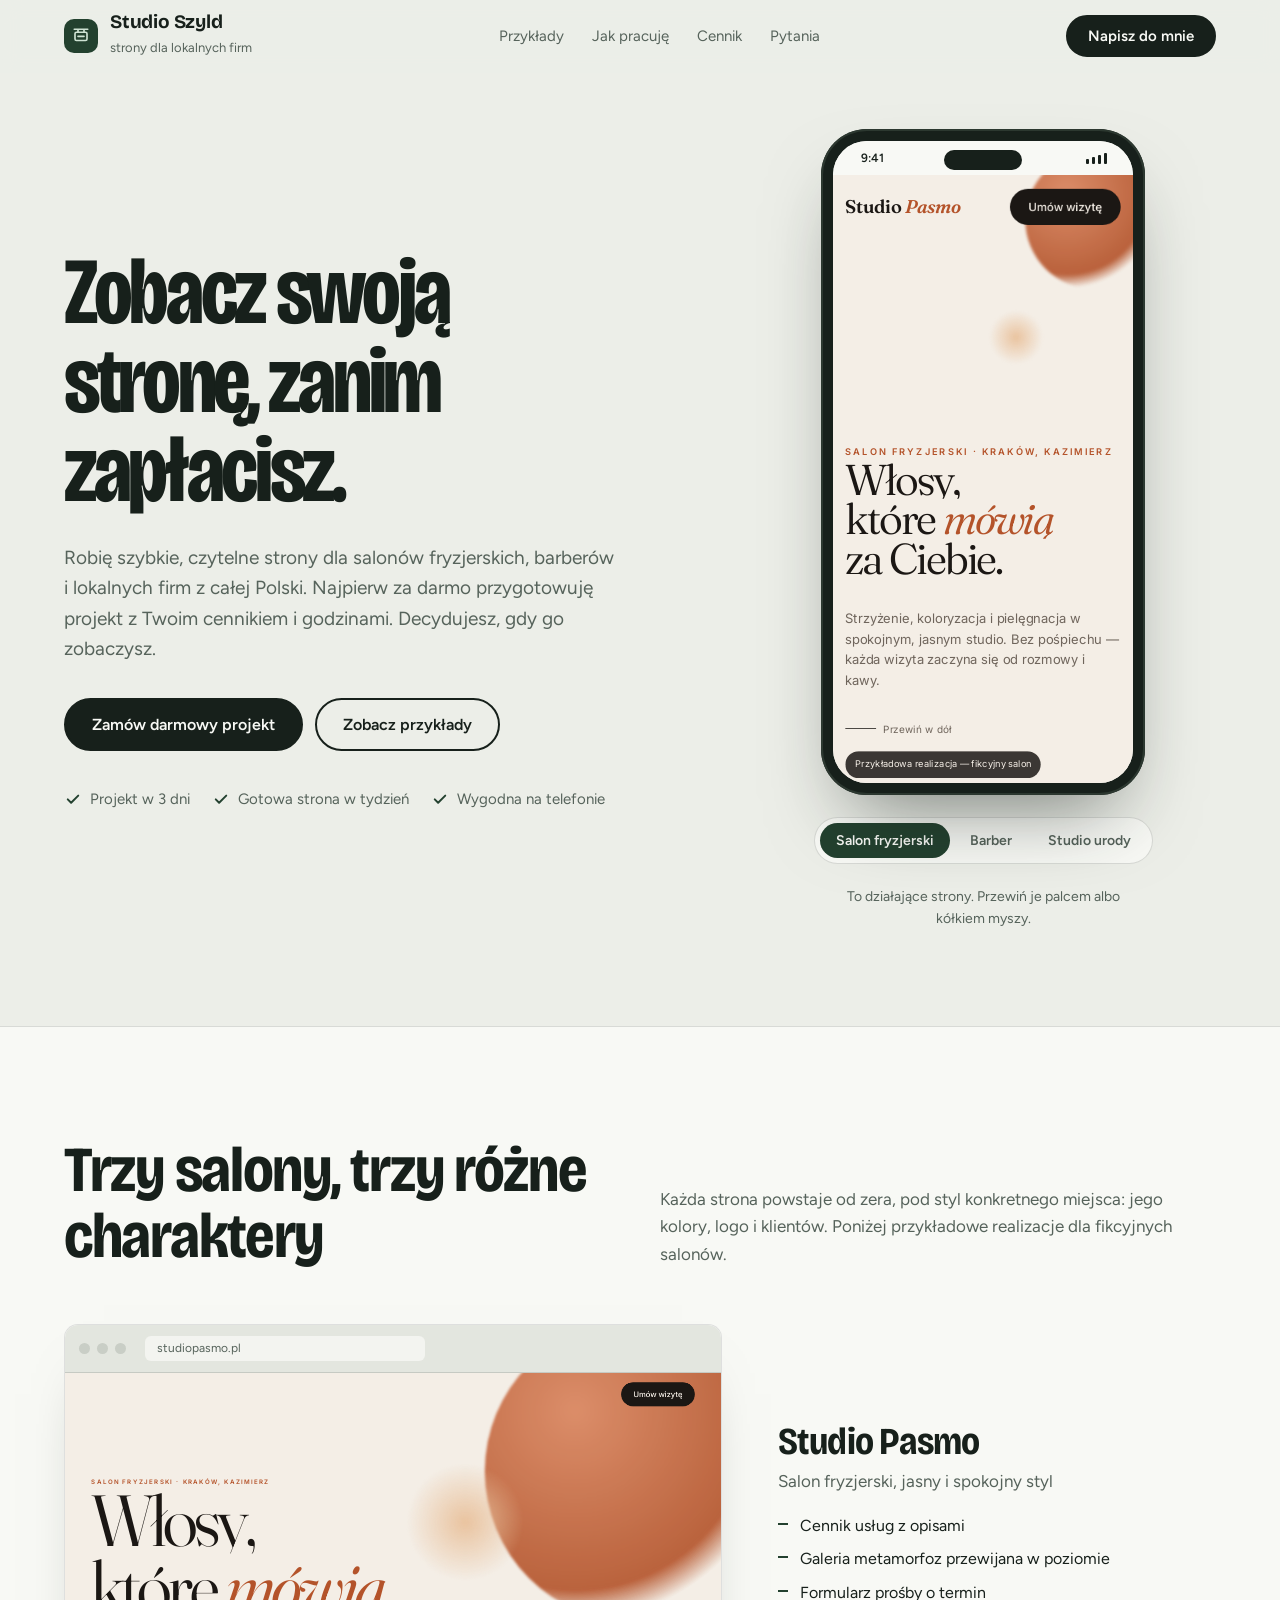
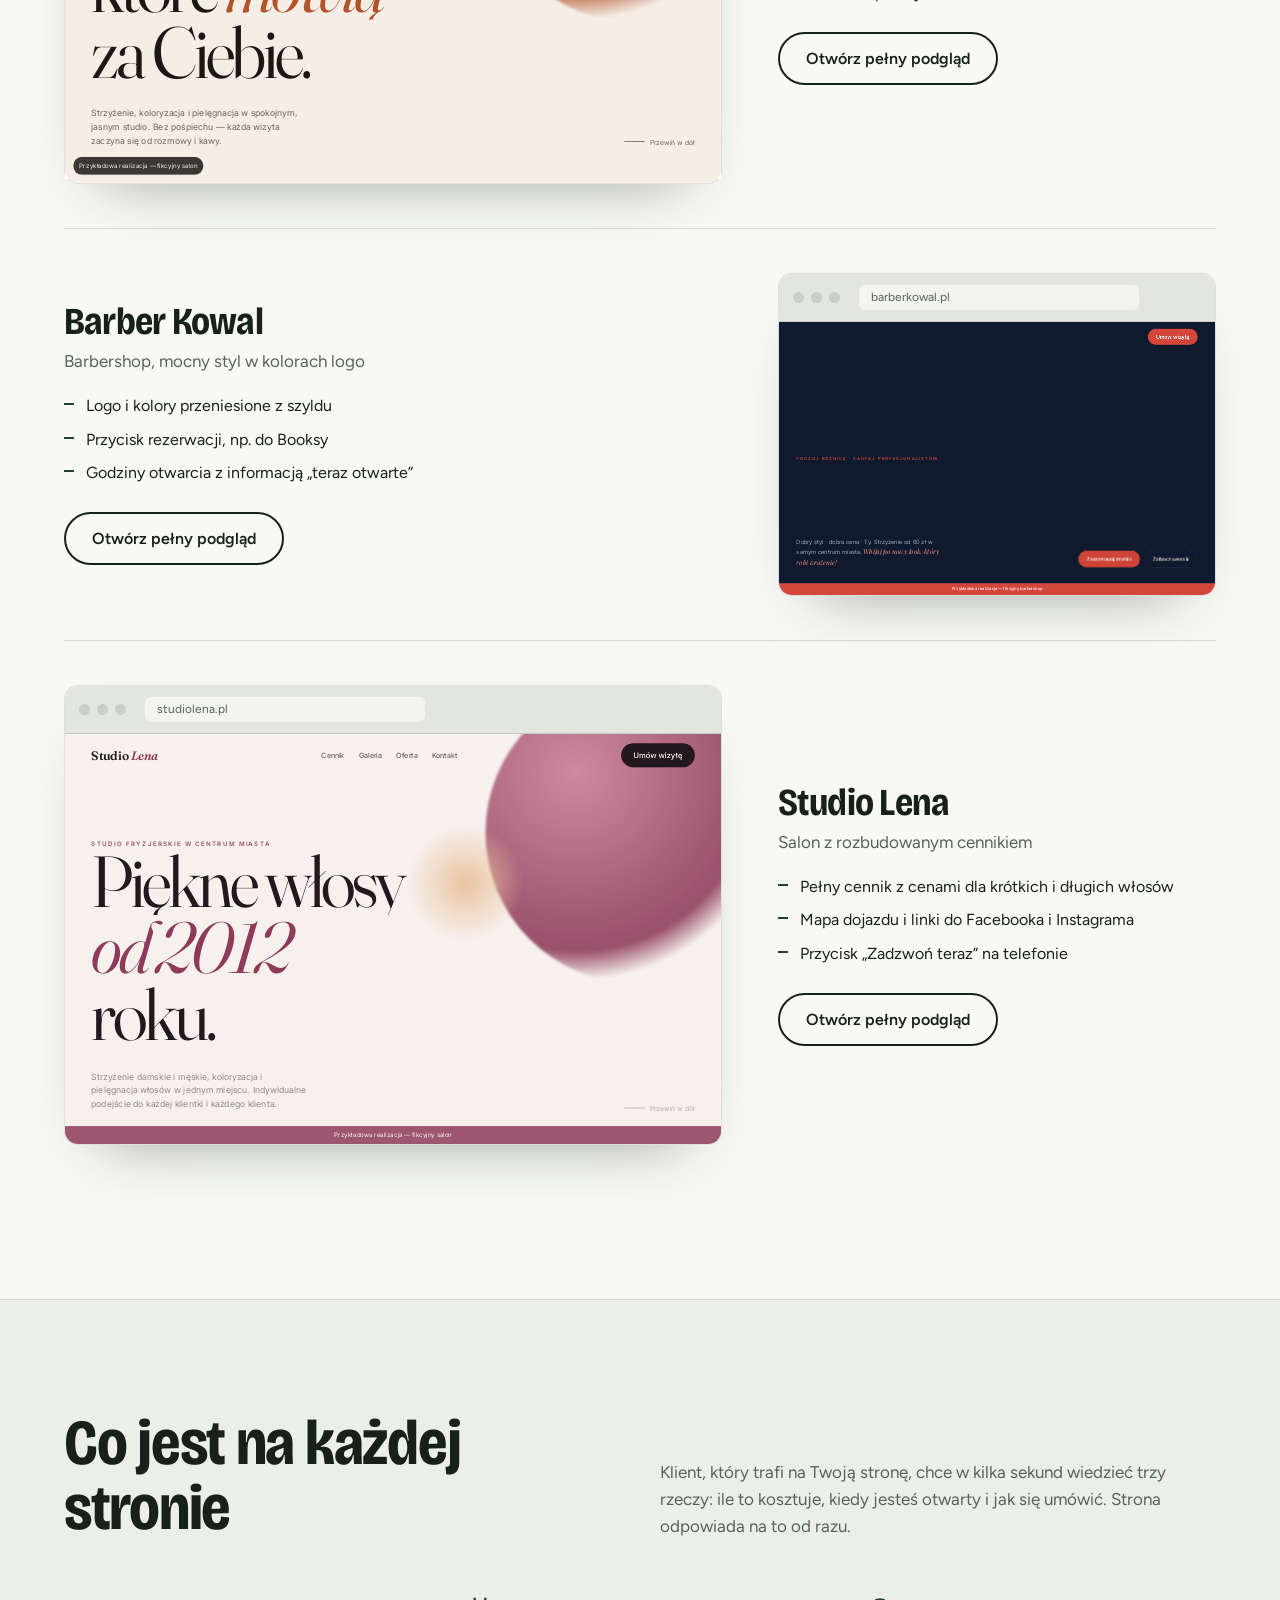
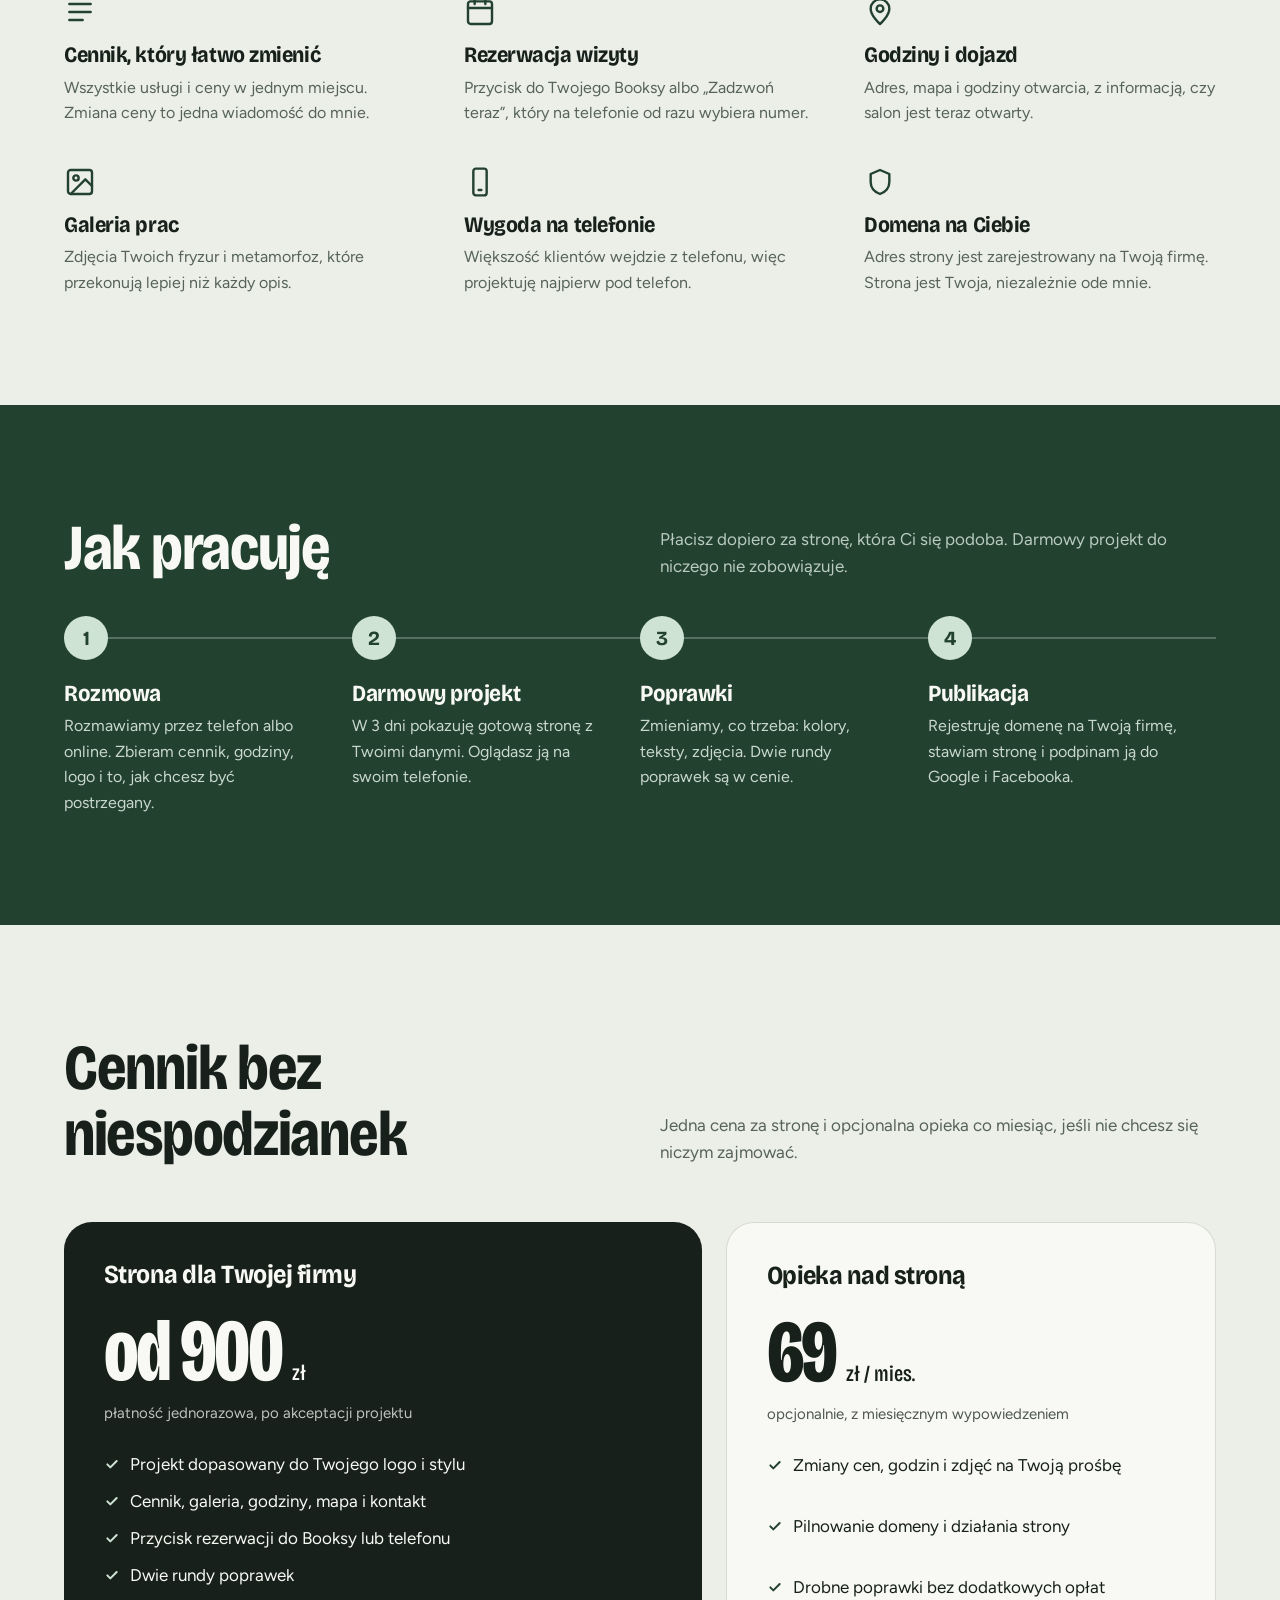
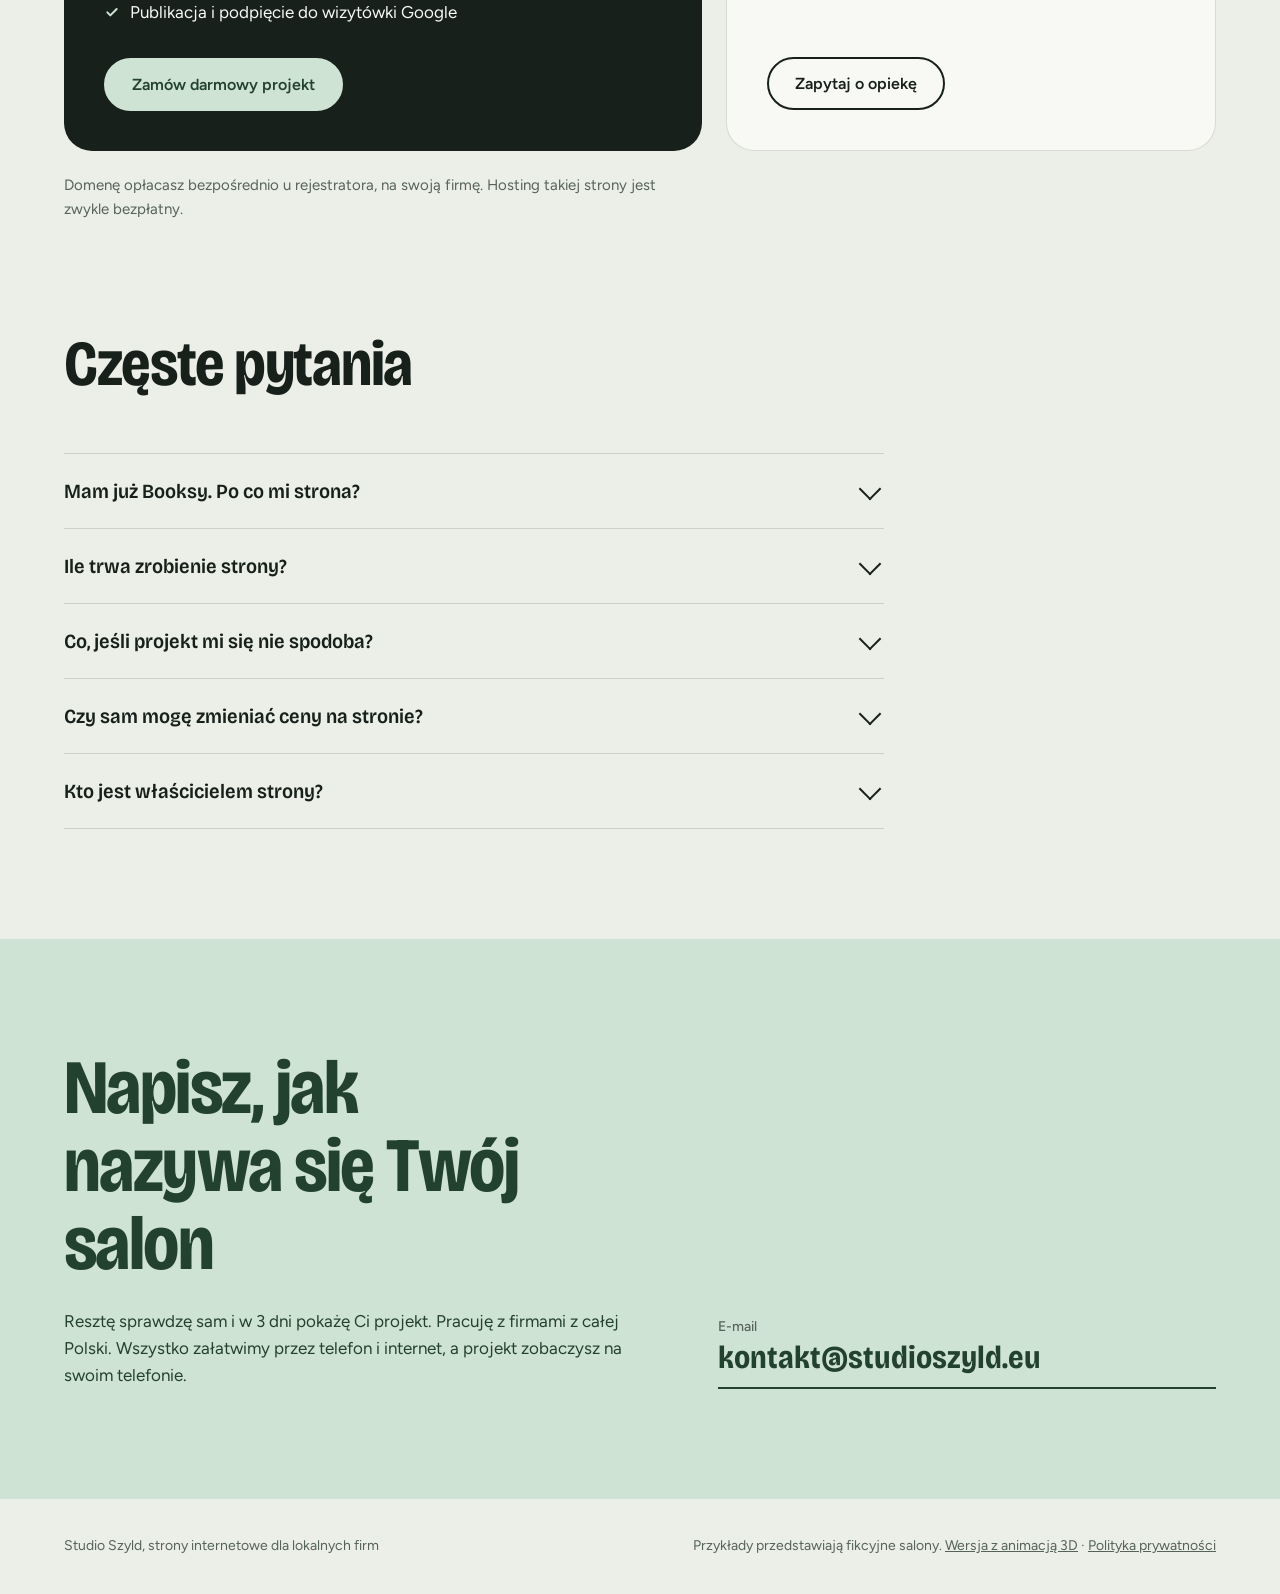
==== lekka.html @ aa6c3f44 "Add files via upload" ====
<!DOCTYPE html>
<html lang="pl">
<head>
<meta charset="utf-8">
<meta name="viewport" content="width=device-width, initial-scale=1">
<link rel="canonical" href="https://studioszyld.eu/lekka.html">
<link rel="icon" href="favicon.svg" type="image/svg+xml">
<meta property="og:title" content="Studio Szyld — strony internetowe dla salonów i lokalnych firm">
<meta property="og:description" content="Zobacz swoją stronę, zanim zapłacisz. Darmowy projekt dla salonów fryzjerskich, barberów i lokalnych firm z całej Polski.">
<title>Studio Szyld — strony internetowe dla salonów i lokalnych firm</title>
<meta name="description" content="Proste, szybkie strony dla salonów fryzjerskich, barberów i lokalnych firm z całej Polski. Darmowy projekt, zanim cokolwiek zapłacisz.">
<link rel="stylesheet" href="fonts/fonts.css">
<style>
  :root{
    --stone:#ECEEE8; --paper:#F8F9F5; --ink:#17201B; --pine:#23412F; --mint:#CFE3D4;
    --cobalt:#2F4BE0; --muted:#56635B; --line:rgba(23,32,27,.14);
    --display:"Bricolage Grotesque", "Arial Narrow", sans-serif;
    --body:"Figtree", system-ui, sans-serif;
    --wrap:min(1180px, 90vw);
  }
  *{box-sizing:border-box;margin:0;padding:0}
  html{scroll-behavior:smooth}
  body{background:var(--stone);color:var(--ink);font:400 17px/1.6 var(--body);-webkit-font-smoothing:antialiased}
  a{color:inherit}
  img,svg{display:block}
  .wrap{width:var(--wrap);margin-inline:auto}
  :focus-visible{outline:3px solid var(--cobalt);outline-offset:3px;border-radius:6px}
  h1,h2,h3{font-family:var(--display);font-weight:700;letter-spacing:-.02em;line-height:1.02}
  h2{font-size:clamp(36px,5vw,64px);font-variation-settings:"wdth" 85;max-width:16ch}
  p{max-width:62ch}
  .lede{font-size:19px;color:var(--muted)}

  /* buttons */
  .btn{display:inline-flex;align-items:center;justify-content:center;gap:10px;border-radius:999px;padding:15px 26px;font:600 16px var(--body);text-decoration:none;border:2px solid var(--ink);background:var(--ink);color:var(--paper);cursor:pointer;transition:background .2s,color .2s,transform .2s}
  .btn:hover{background:var(--cobalt);border-color:var(--cobalt)}
  .btn.line{background:transparent;color:var(--ink)}
  .btn.line:hover{background:var(--ink);color:var(--paper);border-color:var(--ink)}

  /* header */
  header{position:sticky;top:0;z-index:40;background:rgba(236,238,232,.9);backdrop-filter:blur(10px);border-bottom:1px solid transparent;transition:border-color .3s}
  header.stuck{border-color:var(--line)}
  header .wrap{display:flex;align-items:center;justify-content:space-between;gap:24px;height:72px}
  .brand{display:flex;align-items:center;gap:12px;text-decoration:none}
  .brand-mark{width:34px;height:34px;border-radius:10px;background:var(--pine);display:grid;place-items:center}
  .brand b{font-family:var(--display);font-size:19px;font-weight:700;letter-spacing:-.01em;line-height:1.1;display:block}
  .brand small{font-size:13px;color:var(--muted)}
  nav ul{display:flex;gap:28px;list-style:none;font-size:15px}
  nav a{text-decoration:none;color:var(--muted)}
  nav a:hover{color:var(--ink)}
  header .btn{padding:10px 20px;font-size:15px}
  @media (max-width:900px){nav{display:none}}

  /* hero */
  .hero{padding:56px 0 96px}
  .hero .wrap{display:grid;grid-template-columns:1.15fr .85fr;gap:56px;align-items:center}
  .hero h1{font-size:clamp(48px,7.4vw,104px);font-variation-settings:"wdth" 78;letter-spacing:-.035em;line-height:.94;max-width:11ch}
  .hero h1 span{display:block}
  .hero .lede{margin:28px 0 34px;max-width:46ch}
  .cta-row{display:flex;flex-wrap:wrap;gap:12px}
  .promises{list-style:none;display:flex;flex-wrap:wrap;gap:10px 22px;margin-top:36px;font-size:15px;color:var(--muted)}
  .promises li{display:flex;align-items:center;gap:8px}
  .promises svg{flex:none}

  .stage{display:flex;flex-direction:column;align-items:center;gap:22px}
  .phone{--w:300px;--scale:calc(300/390);width:calc(var(--w) + 24px);padding:12px;border-radius:46px;background:var(--ink);box-shadow:0 40px 80px -30px rgba(23,32,27,.55),inset 0 0 0 2px #2c3830;position:relative}
  .phone::before{content:"";position:absolute;top:21px;left:50%;width:78px;height:20px;margin-left:-39px;border-radius:20px;background:var(--ink);z-index:2}
  .status{height:34px;display:flex;align-items:center;justify-content:space-between;padding:0 26px 0 28px;font:600 12px var(--body);color:var(--ink);background:var(--paper)}
  .status i{display:flex;gap:3px;align-items:flex-end}
  .status i b{width:3px;background:var(--ink);border-radius:1px}
  .screen{width:var(--w);height:calc(834px * 300 / 390);border-radius:34px;overflow:hidden;background:var(--paper);position:relative}
  .screen iframe{width:390px;height:800px;border:0;transform:scale(var(--scale));transform-origin:0 0;display:block}
  .screen .loading{position:absolute;inset:0;display:grid;place-items:center;font-size:14px;color:var(--muted);pointer-events:none;transition:opacity .3s}
  .switch{display:flex;background:var(--paper);border:1px solid var(--line);border-radius:999px;padding:5px;gap:4px}
  .switch button{border:0;background:transparent;font:600 14px var(--body);color:var(--muted);padding:9px 16px;border-radius:999px;cursor:pointer;transition:background .2s,color .2s}
  .switch button[aria-pressed="true"]{background:var(--pine);color:var(--paper)}
  .stage-note{font-size:14px;color:var(--muted);text-align:center;max-width:32ch}
  @media (max-width:900px){.hero .wrap{grid-template-columns:1fr}.hero{padding-top:32px}}

  /* hero entrance: the one orchestrated moment */
  @media (prefers-reduced-motion:no-preference){
    .hero h1 span{animation:rise .9s cubic-bezier(.2,.8,.2,1) both}
    .hero h1 span:nth-child(2){animation-delay:.08s}
    .hero h1 span:nth-child(3){animation-delay:.16s}
    .hero .lede,.hero .cta-row,.promises{animation:fade .8s .35s both}
    .phone{animation:phone 1.1s .2s cubic-bezier(.2,.8,.2,1) both}
    @keyframes rise{from{transform:translateY(40%);opacity:0}to{transform:none;opacity:1}}
    @keyframes fade{from{opacity:0}to{opacity:1}}
    @keyframes phone{from{transform:translateY(60px) rotate(4deg);opacity:0}to{transform:none;opacity:1}}
    .screen iframe{transition:opacity .35s}
  }

  section{padding:110px 0}
  .section-head{display:grid;grid-template-columns:1fr 1fr;gap:40px;align-items:end;margin-bottom:56px}
  .section-head p{color:var(--muted)}
  @media (max-width:900px){.section-head{grid-template-columns:1fr}}

  /* work */
  .work{background:var(--paper);border-block:1px solid var(--line)}
  .case{display:grid;grid-template-columns:1.5fr 1fr;gap:56px;align-items:center;padding:44px 0;border-top:1px solid var(--line)}
  .case:first-of-type{border-top:0;padding-top:0}
  .case:nth-of-type(even) .browser{order:2}
  .browser{border-radius:14px;background:#fff;border:1px solid var(--line);overflow:hidden;box-shadow:0 30px 60px -40px rgba(23,32,27,.5)}
  .browser-bar{display:flex;align-items:center;gap:7px;padding:11px 14px;background:#E3E6DF;border-bottom:1px solid var(--line)}
  .browser-bar i{width:11px;height:11px;border-radius:50%;background:#c9cec6}
  .browser-bar span{margin-left:12px;font-size:12px;color:var(--muted);background:#F3F4F0;border-radius:6px;padding:3px 12px;flex:1;max-width:280px}
  .viewport{position:relative;aspect-ratio:16/10;overflow:hidden;background:var(--paper)}
  .viewport iframe{position:absolute;top:0;left:0;width:1280px;height:800px;border:0;transform-origin:0 0;pointer-events:none}
  .case h3{font-size:clamp(28px,3vw,38px);font-variation-settings:"wdth" 85;margin-bottom:6px}
  .case .kind{color:var(--muted);margin-bottom:18px}
  .case ul{list-style:none;display:grid;gap:8px;margin-bottom:26px;font-size:16px}
  .case li{padding-left:22px;position:relative}
  .case li::before{content:"";position:absolute;left:0;top:.62em;width:10px;height:2px;background:var(--pine)}
  @media (max-width:900px){.case{grid-template-columns:1fr;gap:28px}.case:nth-of-type(even) .browser{order:0}}

  /* included */
  .included{display:grid;grid-template-columns:repeat(3,1fr);gap:40px 48px}
  .included h3{font-size:22px;font-variation-settings:"wdth" 90;margin-bottom:8px}
  .included p{color:var(--muted);font-size:16px}
  .included svg{margin-bottom:16px}
  @media (max-width:900px){.included{grid-template-columns:1fr 1fr}}
  @media (max-width:560px){.included{grid-template-columns:1fr}}

  /* steps — a real sequence */
  .process{background:var(--pine);color:var(--paper)}
  .process .section-head p{color:#B9CBBE}
  .steps{list-style:none;display:grid;grid-template-columns:repeat(4,1fr);gap:0;counter-reset:s;border-top:2px solid rgba(248,249,245,.25)}
  .steps li{counter-increment:s;padding:28px 28px 0 0;position:relative}
  .steps li::before{content:counter(s);display:grid;place-items:center;width:44px;height:44px;border-radius:50%;background:var(--mint);color:var(--pine);font:700 20px var(--display);margin:-51px 0 22px}
  .steps h3{font-size:23px;font-variation-settings:"wdth" 90;margin-bottom:8px}
  .steps p{color:#C9D8CD;font-size:16px}
  @media (max-width:900px){.steps{grid-template-columns:1fr 1fr;gap:40px 24px}}
  @media (max-width:560px){.steps{grid-template-columns:1fr}}

  /* pricing */
  .plans{display:grid;grid-template-columns:1.3fr 1fr;gap:24px;align-items:stretch}
  .plan{border-radius:28px;padding:40px;display:flex;flex-direction:column}
  .plan.main{background:var(--ink);color:var(--paper)}
  .plan.care{background:var(--paper);border:1px solid var(--line)}
  .plan h3{font-size:26px;font-variation-settings:"wdth" 90}
  .price{font-family:var(--display);font-size:clamp(56px,7vw,88px);font-weight:700;font-variation-settings:"wdth" 75;letter-spacing:-.03em;line-height:1;margin:18px 0 6px}
  .price small{font-size:22px;font-weight:500;letter-spacing:0}
  .plan .note{font-size:15px;opacity:.75;margin-bottom:26px}
  .plan ul{list-style:none;display:grid;gap:10px;margin-bottom:32px;flex:1}
  .plan li{display:flex;gap:10px;align-items:flex-start}
  .plan li svg{flex:none;margin-top:5px}
  .plan.main .btn{background:var(--mint);color:var(--pine);border-color:var(--mint);align-self:flex-start}
  .plan.main .btn:hover{background:var(--paper);border-color:var(--paper)}
  .plan.care .btn{align-self:flex-start}
  .fine{margin-top:22px;font-size:15px;color:var(--muted)}
  @media (max-width:900px){.plans{grid-template-columns:1fr}}

  /* faq */
  .faq{max-width:820px}
  details{border-top:1px solid var(--line)}
  details:last-child{border-bottom:1px solid var(--line)}
  summary{list-style:none;cursor:pointer;padding:24px 48px 24px 0;font:600 20px/1.3 var(--display);font-variation-settings:"wdth" 92;position:relative}
  summary::-webkit-details-marker{display:none}
  summary::after{content:"";position:absolute;right:6px;top:50%;width:14px;height:14px;margin-top:-10px;border-right:2px solid var(--ink);border-bottom:2px solid var(--ink);transform:rotate(45deg);transition:transform .25s}
  details[open] summary::after{transform:rotate(225deg);margin-top:-3px}
  details p{padding:0 0 24px;color:var(--muted)}

  /* contact */
  .contact{background:var(--mint)}
  .contact .wrap{display:grid;grid-template-columns:1.2fr 1fr;gap:56px;align-items:end}
  .contact h2{font-size:clamp(40px,6vw,80px);max-width:13ch;color:var(--pine)}
  .contact-list{display:grid;gap:18px}
  .contact-list a{display:block;text-decoration:none;font:700 clamp(24px,2.6vw,32px)/1.2 var(--display);font-variation-settings:"wdth" 85;color:var(--pine);border-bottom:2px solid var(--pine);padding-bottom:10px}
  .contact-list a:hover{color:var(--cobalt);border-color:var(--cobalt)}
  .contact-list small{display:block;font:500 14px var(--body);color:var(--muted);margin-bottom:4px}
  .contact p{margin-top:24px;color:var(--pine)}
  @media (max-width:900px){.contact .wrap{grid-template-columns:1fr}}

  footer{padding:36px 0;font-size:14px;color:var(--muted)}
  footer .wrap{display:flex;justify-content:space-between;gap:16px;flex-wrap:wrap}

  /* preview dialog */
  dialog{border:0;padding:0;width:min(1280px,96vw);height:min(860px,92vh);border-radius:18px;overflow:hidden;background:var(--paper);box-shadow:0 40px 120px rgba(0,0,0,.4)}
  dialog::backdrop{background:rgba(23,32,27,.6);backdrop-filter:blur(4px)}
  .dlg-bar{display:flex;align-items:center;justify-content:space-between;gap:12px;padding:10px 12px 10px 20px;background:var(--ink);color:var(--paper);font-size:14px}
  .dlg-bar button{border:0;background:var(--paper);color:var(--ink);font:600 14px var(--body);padding:8px 16px;border-radius:999px;cursor:pointer}
  dialog iframe{width:100%;height:calc(100% - 52px);border:0;display:block}
  @media (max-width:560px){.brand small{display:none}header .wrap{height:64px}header .btn{padding:9px 16px;font-size:14px}.switch button{padding:8px 11px;font-size:13px}.phone{--w:270px;--scale:calc(270/390)}.screen{height:calc(834px * 270 / 390)}}
  @media (max-width:560px){.switch button{white-space:nowrap}}
</style>
</head>
<body>

<header id="top-bar">
  <div class="wrap">
    <a class="brand" href="#top" aria-label="Strona główna">
      <span class="brand-mark" aria-hidden="true"><svg width="18" height="18" viewBox="0 0 24 24" fill="none" stroke="#CFE3D4" stroke-width="2.2" stroke-linecap="round" stroke-linejoin="round"><path d="M3 3h18M8 3v4M16 3v4"/><rect x="4" y="7" width="16" height="11" rx="2"/><path d="M8 12.5h8"/></svg></span>
      <span><b>Studio Szyld</b><small>strony dla lokalnych firm</small></span>
    </a>
    <nav aria-label="Główna">
      <ul>
        <li><a href="#przyklady">Przykłady</a></li>
        <li><a href="#jak-pracuje">Jak pracuję</a></li>
        <li><a href="#cennik">Cennik</a></li>
        <li><a href="#pytania">Pytania</a></li>
      </ul>
    </nav>
    <a class="btn" href="#kontakt">Napisz do mnie</a>
  </div>
</header>

<main id="top">
  <section class="hero" aria-labelledby="hero-title">
    <div class="wrap">
      <div>
        <h1 id="hero-title"><span>Zobacz swoją</span><span>stronę, zanim</span><span>zapłacisz.</span></h1>
        <p class="lede">Robię szybkie, czytelne strony dla salonów fryzjerskich, barberów i lokalnych firm z całej Polski. Najpierw za darmo przygotowuję projekt z Twoim cennikiem i godzinami. Decydujesz, gdy go zobaczysz.</p>
        <div class="cta-row">
          <a class="btn" href="#kontakt">Zamów darmowy projekt</a>
          <a class="btn line" href="#przyklady">Zobacz przykłady</a>
        </div>
        <ul class="promises">
          <li><svg width="18" height="18" viewBox="0 0 24 24" fill="none" stroke="#23412F" stroke-width="2.6" stroke-linecap="round" stroke-linejoin="round"><path d="M5 12.5l4.5 4.5L19 7.5"/></svg>Projekt w 3 dni</li>
          <li><svg width="18" height="18" viewBox="0 0 24 24" fill="none" stroke="#23412F" stroke-width="2.6" stroke-linecap="round" stroke-linejoin="round"><path d="M5 12.5l4.5 4.5L19 7.5"/></svg>Gotowa strona w tydzień</li>
          <li><svg width="18" height="18" viewBox="0 0 24 24" fill="none" stroke="#23412F" stroke-width="2.6" stroke-linecap="round" stroke-linejoin="round"><path d="M5 12.5l4.5 4.5L19 7.5"/></svg>Wygodna na telefonie</li>
        </ul>
      </div>
      <div class="stage">
        <div class="phone">
          <div class="screen">
            <div class="status" aria-hidden="true"><span>9:41</span><i><b style="height:5px"></b><b style="height:7px"></b><b style="height:9px"></b><b style="height:11px"></b></i></div>
            <div class="loading" id="phoneLoading">Wczytuję przykład…</div>
            <iframe id="phoneFrame" title="Przykładowa strona w telefonie" loading="eager"></iframe>
          </div>
        </div>
        <div class="switch" role="group" aria-label="Wybierz przykład">
          <button type="button" data-demo="pasmo" aria-pressed="true">Salon fryzjerski</button>
          <button type="button" data-demo="barber" aria-pressed="false">Barber</button>
          <button type="button" data-demo="salon" aria-pressed="false">Studio urody</button>
        </div>
        <p class="stage-note">To działające strony. Przewiń je palcem albo kółkiem myszy.</p>
      </div>
    </div>
  </section>

  <section class="work" id="przyklady" aria-labelledby="work-title">
    <div class="wrap">
      <div class="section-head">
        <h2 id="work-title">Trzy salony, trzy różne charaktery</h2>
        <p>Każda strona powstaje od zera, pod styl konkretnego miejsca: jego kolory, logo i klientów. Poniżej przykładowe realizacje dla fikcyjnych salonów.</p>
      </div>

      <article class="case">
        <div class="browser">
          <div class="browser-bar"><i></i><i></i><i></i><span>studiopasmo.pl</span></div>
          <div class="viewport" data-demo="pasmo"><iframe title="Podgląd: Studio Pasmo" tabindex="-1" aria-hidden="true"></iframe></div>
        </div>
        <div>
          <h3>Studio Pasmo</h3>
          <p class="kind">Salon fryzjerski, jasny i spokojny styl</p>
          <ul>
            <li>Cennik usług z opisami</li>
            <li>Galeria metamorfoz przewijana w poziomie</li>
            <li>Formularz prośby o termin</li>
          </ul>
          <button class="btn line" type="button" data-open="pasmo">Otwórz pełny podgląd</button>
        </div>
      </article>

      <article class="case">
        <div class="browser">
          <div class="browser-bar"><i></i><i></i><i></i><span>barberkowal.pl</span></div>
          <div class="viewport" data-demo="barber"><iframe title="Podgląd: Barber Kowal" tabindex="-1" aria-hidden="true"></iframe></div>
        </div>
        <div>
          <h3>Barber Kowal</h3>
          <p class="kind">Barbershop, mocny styl w kolorach logo</p>
          <ul>
            <li>Logo i kolory przeniesione z szyldu</li>
            <li>Przycisk rezerwacji, np. do Booksy</li>
            <li>Godziny otwarcia z informacją „teraz otwarte”</li>
          </ul>
          <button class="btn line" type="button" data-open="barber">Otwórz pełny podgląd</button>
        </div>
      </article>

      <article class="case">
        <div class="browser">
          <div class="browser-bar"><i></i><i></i><i></i><span>studiolena.pl</span></div>
          <div class="viewport" data-demo="salon"><iframe title="Podgląd: Studio Lena" tabindex="-1" aria-hidden="true"></iframe></div>
        </div>
        <div>
          <h3>Studio Lena</h3>
          <p class="kind">Salon z rozbudowanym cennikiem</p>
          <ul>
            <li>Pełny cennik z cenami dla krótkich i długich włosów</li>
            <li>Mapa dojazdu i linki do Facebooka i Instagrama</li>
            <li>Przycisk „Zadzwoń teraz” na telefonie</li>
          </ul>
          <button class="btn line" type="button" data-open="salon">Otwórz pełny podgląd</button>
        </div>
      </article>
    </div>
  </section>

  <section aria-labelledby="inc-title">
    <div class="wrap">
      <div class="section-head">
        <h2 id="inc-title">Co jest na każdej stronie</h2>
        <p>Klient, który trafi na Twoją stronę, chce w kilka sekund wiedzieć trzy rzeczy: ile to kosztuje, kiedy jesteś otwarty i jak się umówić. Strona odpowiada na to od razu.</p>
      </div>
      <div class="included">
        <div><svg width="32" height="32" viewBox="0 0 24 24" fill="none" stroke="#23412F" stroke-width="1.8" stroke-linecap="round" stroke-linejoin="round"><path d="M4 6h16M4 12h16M4 18h10"/></svg><h3>Cennik, który łatwo zmienić</h3><p>Wszystkie usługi i ceny w jednym miejscu. Zmiana ceny to jedna wiadomość do mnie.</p></div>
        <div><svg width="32" height="32" viewBox="0 0 24 24" fill="none" stroke="#23412F" stroke-width="1.8" stroke-linecap="round" stroke-linejoin="round"><rect x="3" y="4" width="18" height="17" rx="2"/><path d="M3 9h18M8 2v4M16 2v4"/></svg><h3>Rezerwacja wizyty</h3><p>Przycisk do Twojego Booksy albo „Zadzwoń teraz”, który na telefonie od razu wybiera numer.</p></div>
        <div><svg width="32" height="32" viewBox="0 0 24 24" fill="none" stroke="#23412F" stroke-width="1.8" stroke-linecap="round" stroke-linejoin="round"><path d="M12 21s7-6.2 7-11.5A7 7 0 0 0 5 9.5C5 14.8 12 21 12 21z"/><circle cx="12" cy="9.5" r="2.5"/></svg><h3>Godziny i dojazd</h3><p>Adres, mapa i godziny otwarcia, z informacją, czy salon jest teraz otwarty.</p></div>
        <div><svg width="32" height="32" viewBox="0 0 24 24" fill="none" stroke="#23412F" stroke-width="1.8" stroke-linecap="round" stroke-linejoin="round"><rect x="3" y="3" width="18" height="18" rx="2"/><circle cx="9" cy="9" r="2"/><path d="M21 15l-5-5L5 21"/></svg><h3>Galeria prac</h3><p>Zdjęcia Twoich fryzur i metamorfoz, które przekonują lepiej niż każdy opis.</p></div>
        <div><svg width="32" height="32" viewBox="0 0 24 24" fill="none" stroke="#23412F" stroke-width="1.8" stroke-linecap="round" stroke-linejoin="round"><rect x="7" y="2" width="10" height="20" rx="2"/><path d="M11 18h2"/></svg><h3>Wygoda na telefonie</h3><p>Większość klientów wejdzie z telefonu, więc projektuję najpierw pod telefon.</p></div>
        <div><svg width="32" height="32" viewBox="0 0 24 24" fill="none" stroke="#23412F" stroke-width="1.8" stroke-linecap="round" stroke-linejoin="round"><path d="M12 3l7 3v6c0 4.5-3 7.5-7 9-4-1.5-7-4.5-7-9V6z"/></svg><h3>Domena na Ciebie</h3><p>Adres strony jest zarejestrowany na Twoją firmę. Strona jest Twoja, niezależnie ode mnie.</p></div>
      </div>
    </div>
  </section>

  <section class="process" id="jak-pracuje" aria-labelledby="proc-title">
    <div class="wrap">
      <div class="section-head">
        <h2 id="proc-title">Jak pracuję</h2>
        <p>Płacisz dopiero za stronę, która Ci się podoba. Darmowy projekt do niczego nie zobowiązuje.</p>
      </div>
      <ol class="steps">
        <li><h3>Rozmowa</h3><p>Rozmawiamy przez telefon albo online. Zbieram cennik, godziny, logo i to, jak chcesz być postrzegany.</p></li>
        <li><h3>Darmowy projekt</h3><p>W 3 dni pokazuję gotową stronę z Twoimi danymi. Oglądasz ją na swoim telefonie.</p></li>
        <li><h3>Poprawki</h3><p>Zmieniamy, co trzeba: kolory, teksty, zdjęcia. Dwie rundy poprawek są w cenie.</p></li>
        <li><h3>Publikacja</h3><p>Rejestruję domenę na Twoją firmę, stawiam stronę i podpinam ją do Google i Facebooka.</p></li>
      </ol>
    </div>
  </section>

  <section id="cennik" aria-labelledby="price-title">
    <div class="wrap">
      <div class="section-head">
        <h2 id="price-title">Cennik bez niespodzianek</h2>
        <p>Jedna cena za stronę i opcjonalna opieka co miesiąc, jeśli nie chcesz się niczym zajmować.</p>
      </div>
      <div class="plans">
        <div class="plan main">
          <h3>Strona dla Twojej firmy</h3>
          <div class="price">od 900 <small>zł</small></div>
          <p class="note">płatność jednorazowa, po akceptacji projektu</p>
          <ul>
            <li><svg width="16" height="16" viewBox="0 0 24 24" fill="none" stroke="#CFE3D4" stroke-width="3" stroke-linecap="round" stroke-linejoin="round"><path d="M5 12.5l4.5 4.5L19 7.5"/></svg>Projekt dopasowany do Twojego logo i stylu</li>
            <li><svg width="16" height="16" viewBox="0 0 24 24" fill="none" stroke="#CFE3D4" stroke-width="3" stroke-linecap="round" stroke-linejoin="round"><path d="M5 12.5l4.5 4.5L19 7.5"/></svg>Cennik, galeria, godziny, mapa i kontakt</li>
            <li><svg width="16" height="16" viewBox="0 0 24 24" fill="none" stroke="#CFE3D4" stroke-width="3" stroke-linecap="round" stroke-linejoin="round"><path d="M5 12.5l4.5 4.5L19 7.5"/></svg>Przycisk rezerwacji do Booksy lub telefonu</li>
            <li><svg width="16" height="16" viewBox="0 0 24 24" fill="none" stroke="#CFE3D4" stroke-width="3" stroke-linecap="round" stroke-linejoin="round"><path d="M5 12.5l4.5 4.5L19 7.5"/></svg>Dwie rundy poprawek</li>
            <li><svg width="16" height="16" viewBox="0 0 24 24" fill="none" stroke="#CFE3D4" stroke-width="3" stroke-linecap="round" stroke-linejoin="round"><path d="M5 12.5l4.5 4.5L19 7.5"/></svg>Publikacja i podpięcie do wizytówki Google</li>
          </ul>
          <a class="btn" href="#kontakt">Zamów darmowy projekt</a>
        </div>
        <div class="plan care">
          <h3>Opieka nad stroną</h3>
          <div class="price">69 <small>zł / mies.</small></div>
          <p class="note">opcjonalnie, z miesięcznym wypowiedzeniem</p>
          <ul>
            <li><svg width="16" height="16" viewBox="0 0 24 24" fill="none" stroke="#23412F" stroke-width="3" stroke-linecap="round" stroke-linejoin="round"><path d="M5 12.5l4.5 4.5L19 7.5"/></svg>Zmiany cen, godzin i zdjęć na Twoją prośbę</li>
            <li><svg width="16" height="16" viewBox="0 0 24 24" fill="none" stroke="#23412F" stroke-width="3" stroke-linecap="round" stroke-linejoin="round"><path d="M5 12.5l4.5 4.5L19 7.5"/></svg>Pilnowanie domeny i działania strony</li>
            <li><svg width="16" height="16" viewBox="0 0 24 24" fill="none" stroke="#23412F" stroke-width="3" stroke-linecap="round" stroke-linejoin="round"><path d="M5 12.5l4.5 4.5L19 7.5"/></svg>Drobne poprawki bez dodatkowych opłat</li>
          </ul>
          <a class="btn line" href="#kontakt">Zapytaj o opiekę</a>
        </div>
      </div>
      <p class="fine">Domenę opłacasz bezpośrednio u rejestratora, na swoją firmę. Hosting takiej strony jest zwykle bezpłatny.</p>
    </div>
  </section>

  <section id="pytania" aria-labelledby="faq-title" style="padding-top:0">
    <div class="wrap">
      <div class="section-head"><h2 id="faq-title">Częste pytania</h2></div>
      <div class="faq">
        <details><summary>Mam już Booksy. Po co mi strona?</summary><p>Booksy jest świetne do zapisów, ale klient, który szuka Cię w Google, często trafia tylko na mapę i katalogi. Strona pokazuje Twój styl, cennik i zdjęcia, a przycisk „Umów wizytę” prowadzi prosto do Twojego Booksy.</p></details>
        <details><summary>Ile trwa zrobienie strony?</summary><p>Darmowy projekt pokazuję w 3 dni od rozmowy. Po akceptacji i otrzymaniu zdjęć strona jest gotowa w około tydzień.</p></details>
        <details><summary>Co, jeśli projekt mi się nie spodoba?</summary><p>Nic nie płacisz. Projekt jest darmowy i do niczego nie zobowiązuje.</p></details>
        <details><summary>Czy sam mogę zmieniać ceny na stronie?</summary><p>Najprościej wysłać mi wiadomość ze zmianą, w ramach opieki robię to tego samego dnia. Jeśli wolisz zmieniać sam, mogę przygotować stronę z prostym panelem edycji.</p></details>
        <details><summary>Kto jest właścicielem strony?</summary><p>Ty. Domena jest zarejestrowana na Twoją firmę, a po zapłacie przekazuję Ci prawa do strony.</p></details>
      </div>
    </div>
  </section>

  <section class="contact" id="kontakt" aria-labelledby="contact-title">
    <div class="wrap">
      <div>
        <h2 id="contact-title">Napisz, jak nazywa się Twój salon</h2>
        <p>Resztę sprawdzę sam i w 3 dni pokażę Ci projekt. Pracuję z firmami z całej Polski. Wszystko załatwimy przez telefon i internet, a projekt zobaczysz na swoim telefonie.</p>
      </div>
      <div class="contact-list">
        <a href="mailto:kontakt@studioszyld.eu"><small>E-mail</small>kontakt@studioszyld.eu</a>
      </div>
    </div>
  </section>
</main>

<footer>
  <div class="wrap">
    <span>Studio Szyld, strony internetowe dla lokalnych firm</span>
    <span>Przykłady przedstawiają fikcyjne salony. <a href="index.html">Wersja z animacją 3D</a> · <a href="polityka-prywatnosci.html">Polityka prywatności</a></span>
  </div>
</footer>

<dialog id="preview" aria-label="Pełny podgląd przykładu">
  <div class="dlg-bar"><span id="previewTitle">Podgląd</span><button type="button" id="previewClose">Zamknij podgląd</button></div>
  <iframe id="previewFrame" title="Pełny podgląd przykładowej strony"></iframe>
</dialog>

<script type="text/plain" id="demo-pasmo">[base64]/[base64]/[base64]/[base64]/[base64]</script>
<script type="text/plain" id="demo-barber">[base64]/[base64]/[base64]</script>
<script type="text/plain" id="demo-salon">[base64]/[base64]/[base64]/Fm2NpYW1pLjwvcD4KICAgICAgPGRpdiBzdHlsZT0iZGlzcGxheTpmbGV4O2dhcDoxMnB4O2ZsZXgtd3JhcDp3cmFwIj4KICAgICAgICA8YSBjbGFzcz0iYnRuIGNsYXkgbWFnbmV0aWMiIGhyZWY9IiNyZXplcndhY2phIj48c3Bhbj5aYWR6d2/[base64]/[base64]</script>
<script>
(function(){
  var cache = {};
  function demo(id){
    if (!cache[id]) {
      var b64 = document.getElementById('demo-' + id).textContent.trim();
      var bin = atob(b64), bytes = new Uint8Array(bin.length);
      for (var i = 0; i < bin.length; i++) bytes[i] = bin.charCodeAt(i);
      cache[id] = new TextDecoder('utf-8').decode(bytes);
    }
    return cache[id];
  }
  var names = { pasmo:'Studio Pasmo', barber:'Barber Kowal', salon:'Studio Lena' };

  // Sticky header border
  var bar = document.getElementById('top-bar');
  window.addEventListener('scroll', function(){ bar.classList.toggle('stuck', window.scrollY > 8); }, { passive:true });

  // Phone with live demo
  var phone = document.getElementById('phoneFrame'), loading = document.getElementById('phoneLoading');
  function showInPhone(id){
    phone.style.opacity = 0; loading.style.opacity = 1;
    setTimeout(function(){ phone.srcdoc = demo(id); }, 150);
  }
  phone.addEventListener('load', function(){ phone.style.opacity = 1; loading.style.opacity = 0; });
  document.querySelectorAll('.switch button').forEach(function(b){
    b.addEventListener('click', function(){
      document.querySelectorAll('.switch button').forEach(function(x){ x.setAttribute('aria-pressed', x === b ? 'true' : 'false'); });
      showInPhone(b.dataset.demo);
    });
  });
  showInPhone('pasmo');

  // Desktop previews: load when near the viewport, scale to fit
  var views = document.querySelectorAll('.viewport');
  function fit(v){ var f = v.querySelector('iframe'); f.style.transform = 'scale(' + (v.clientWidth / 1280) + ')'; }
  var ro = new ResizeObserver(function(es){ es.forEach(function(e){ fit(e.target); }); });
  var io = new IntersectionObserver(function(es){
    es.forEach(function(e){
      if (e.isIntersecting) { var v = e.target; v.querySelector('iframe').srcdoc = demo(v.dataset.demo); fit(v); ro.observe(v); io.unobserve(v); }
    });
  }, { rootMargin:'300px' });
  views.forEach(function(v){ io.observe(v); });

  // Full preview dialog
  var dlg = document.getElementById('preview'), pf = document.getElementById('previewFrame');
  document.querySelectorAll('[data-open]').forEach(function(b){
    b.addEventListener('click', function(){
      document.getElementById('previewTitle').textContent = names[b.dataset.open] + ' (przykładowa realizacja)';
      pf.srcdoc = demo(b.dataset.open);
      if (dlg.showModal) dlg.showModal(); else dlg.setAttribute('open', '');
    });
  });
  document.getElementById('previewClose').addEventListener('click', function(){ dlg.close(); });
  dlg.addEventListener('close', function(){ pf.srcdoc = ''; });
  dlg.addEventListener('click', function(e){ if (e.target === dlg) dlg.close(); });
})();
</script>
</body>
</html>
---- fonts/fonts.css ----
/* bricolage-grotesque-latin-ext-standard-normal */
@font-face {
  font-family: 'Bricolage Grotesque';
  font-style: normal;
  font-display: swap;
  font-weight: 200 800;
  font-stretch: 75% 100%;
  src: url(bricolage-grotesque-latin-ext-standard-normal.woff2) format('woff2-variations');
  unicode-range: U+0100-02BA,U+02BD-02C5,U+02C7-02CC,U+02CE-02D7,U+02DD-02FF,U+0304,U+0308,U+0329,U+1D00-1DBF,U+1E00-1E9F,U+1EF2-1EFF,U+2020,U+20A0-20AB,U+20AD-20C0,U+2113,U+2C60-2C7F,U+A720-A7FF;
}
/* bricolage-grotesque-latin-standard-normal */
@font-face {
  font-family: 'Bricolage Grotesque';
  font-style: normal;
  font-display: swap;
  font-weight: 200 800;
  font-stretch: 75% 100%;
  src: url(bricolage-grotesque-latin-standard-normal.woff2) format('woff2-variations');
  unicode-range: U+0000-00FF,U+0131,U+0152-0153,U+02BB-02BC,U+02C6,U+02DA,U+02DC,U+0304,U+0308,U+0329,U+2000-206F,U+20AC,U+2122,U+2191,U+2193,U+2212,U+2215,U+FEFF,U+FFFD;
}
/* figtree-latin-ext-wght-normal */
@font-face {
  font-family: 'Figtree';
  font-style: normal;
  font-display: swap;
  font-weight: 300 900;
  src: url(figtree-latin-ext-wght-normal.woff2) format('woff2-variations');
  unicode-range: U+0100-02BA,U+02BD-02C5,U+02C7-02CC,U+02CE-02D7,U+02DD-02FF,U+0304,U+0308,U+0329,U+1D00-1DBF,U+1E00-1E9F,U+1EF2-1EFF,U+2020,U+20A0-20AB,U+20AD-20C0,U+2113,U+2C60-2C7F,U+A720-A7FF;
}
/* figtree-latin-wght-normal */
@font-face {
  font-family: 'Figtree';
  font-style: normal;
  font-display: swap;
  font-weight: 300 900;
  src: url(figtree-latin-wght-normal.woff2) format('woff2-variations');
  unicode-range: U+0000-00FF,U+0131,U+0152-0153,U+02BB-02BC,U+02C6,U+02DA,U+02DC,U+0304,U+0308,U+0329,U+2000-206F,U+20AC,U+2122,U+2191,U+2193,U+2212,U+2215,U+FEFF,U+FFFD;
}
/* fraunces-latin-ext-standard-normal */
@font-face {
  font-family: 'Fraunces';
  font-style: normal;
  font-display: swap;
  font-weight: 100 900;
  src: url(fraunces-latin-ext-standard-normal.woff2) format('woff2-variations');
  unicode-range: U+0100-02BA,U+02BD-02C5,U+02C7-02CC,U+02CE-02D7,U+02DD-02FF,U+0304,U+0308,U+0329,U+1D00-1DBF,U+1E00-1E9F,U+1EF2-1EFF,U+2020,U+20A0-20AB,U+20AD-20C0,U+2113,U+2C60-2C7F,U+A720-A7FF;
}
/* fraunces-latin-standard-normal */
@font-face {
  font-family: 'Fraunces';
  font-style: normal;
  font-display: swap;
  font-weight: 100 900;
  src: url(fraunces-latin-standard-normal.woff2) format('woff2-variations');
  unicode-range: U+0000-00FF,U+0131,U+0152-0153,U+02BB-02BC,U+02C6,U+02DA,U+02DC,U+0304,U+0308,U+0329,U+2000-206F,U+20AC,U+2122,U+2191,U+2193,U+2212,U+2215,U+FEFF,U+FFFD;
}
/* fraunces-latin-ext-standard-italic */
@font-face {
  font-family: 'Fraunces';
  font-style: italic;
  font-display: swap;
  font-weight: 100 900;
  src: url(fraunces-latin-ext-standard-italic.woff2) format('woff2-variations');
  unicode-range: U+0100-02BA,U+02BD-02C5,U+02C7-02CC,U+02CE-02D7,U+02DD-02FF,U+0304,U+0308,U+0329,U+1D00-1DBF,U+1E00-1E9F,U+1EF2-1EFF,U+2020,U+20A0-20AB,U+20AD-20C0,U+2113,U+2C60-2C7F,U+A720-A7FF;
}
/* fraunces-latin-standard-italic */
@font-face {
  font-family: 'Fraunces';
  font-style: italic;
  font-display: swap;
  font-weight: 100 900;
  src: url(fraunces-latin-standard-italic.woff2) format('woff2-variations');
  unicode-range: U+0000-00FF,U+0131,U+0152-0153,U+02BB-02BC,U+02C6,U+02DA,U+02DC,U+0304,U+0308,U+0329,U+2000-206F,U+20AC,U+2122,U+2191,U+2193,U+2212,U+2215,U+FEFF,U+FFFD;
}
/* inter-latin-ext-standard-normal */
@font-face {
  font-family: 'Inter';
  font-style: normal;
  font-display: swap;
  font-weight: 100 900;
  src: url(inter-latin-ext-standard-normal.woff2) format('woff2-variations');
  unicode-range: U+0100-02BA,U+02BD-02C5,U+02C7-02CC,U+02CE-02D7,U+02DD-02FF,U+0304,U+0308,U+0329,U+1D00-1DBF,U+1E00-1E9F,U+1EF2-1EFF,U+2020,U+20A0-20AB,U+20AD-20C0,U+2113,U+2C60-2C7F,U+A720-A7FF;
}
/* inter-latin-standard-normal */
@font-face {
  font-family: 'Inter';
  font-style: normal;
  font-display: swap;
  font-weight: 100 900;
  src: url(inter-latin-standard-normal.woff2) format('woff2-variations');
  unicode-range: U+0000-00FF,U+0131,U+0152-0153,U+02BB-02BC,U+02C6,U+02DA,U+02DC,U+0304,U+0308,U+0329,U+2000-206F,U+20AC,U+2122,U+2191,U+2193,U+2212,U+2215,U+FEFF,U+FFFD;
}
/* anton-latin-ext-400-normal */
@font-face {
  font-family: 'Anton';
  font-style: normal;
  font-display: swap;
  font-weight: 400;
  src: url(anton-latin-ext-400-normal.woff2) format('woff2');
  unicode-range: U+0100-02BA,U+02BD-02C5,U+02C7-02CC,U+02CE-02D7,U+02DD-02FF,U+0304,U+0308,U+0329,U+1D00-1DBF,U+1E00-1E9F,U+1EF2-1EFF,U+2020,U+20A0-20AB,U+20AD-20C0,U+2113,U+2C60-2C7F,U+A720-A7FF;
}
/* anton-latin-400-normal */
@font-face {
  font-family: 'Anton';
  font-style: normal;
  font-display: swap;
  font-weight: 400;
  src: url(anton-latin-400-normal.woff2) format('woff2');
  unicode-range: U+0000-00FF,U+0131,U+0152-0153,U+02BB-02BC,U+02C6,U+02DA,U+02DC,U+0304,U+0308,U+0329,U+2000-206F,U+20AC,U+2122,U+2191,U+2193,U+2212,U+2215,U+FEFF,U+FFFD;
}
/* alfa-slab-one-latin-ext-400-normal */
@font-face {
  font-family: 'Alfa Slab One';
  font-style: normal;
  font-display: swap;
  font-weight: 400;
  src: url(alfa-slab-one-latin-ext-400-normal.woff2) format('woff2');
  unicode-range: U+0100-02BA,U+02BD-02C5,U+02C7-02CC,U+02CE-02D7,U+02DD-02FF,U+0304,U+0308,U+0329,U+1D00-1DBF,U+1E00-1E9F,U+1EF2-1EFF,U+2020,U+20A0-20AB,U+20AD-20C0,U+2113,U+2C60-2C7F,U+A720-A7FF;
}
/* alfa-slab-one-latin-400-normal */
@font-face {
  font-family: 'Alfa Slab One';
  font-style: normal;
  font-display: swap;
  font-weight: 400;
  src: url(alfa-slab-one-latin-400-normal.woff2) format('woff2');
  unicode-range: U+0000-00FF,U+0131,U+0152-0153,U+02BB-02BC,U+02C6,U+02DA,U+02DC,U+0304,U+0308,U+0329,U+2000-206F,U+20AC,U+2122,U+2191,U+2193,U+2212,U+2215,U+FEFF,U+FFFD;
}
/* playfair-display-latin-ext-400-italic */
@font-face {
  font-family: 'Playfair Display';
  font-style: italic;
  font-display: swap;
  font-weight: 400;
  src: url(playfair-display-latin-ext-400-italic.woff2) format('woff2');
  unicode-range: U+0100-02BA,U+02BD-02C5,U+02C7-02CC,U+02CE-02D7,U+02DD-02FF,U+0304,U+0308,U+0329,U+1D00-1DBF,U+1E00-1E9F,U+1EF2-1EFF,U+2020,U+20A0-20AB,U+20AD-20C0,U+2113,U+2C60-2C7F,U+A720-A7FF;
}
/* playfair-display-latin-400-italic */
@font-face {
  font-family: 'Playfair Display';
  font-style: italic;
  font-display: swap;
  font-weight: 400;
  src: url(playfair-display-latin-400-italic.woff2) format('woff2');
  unicode-range: U+0000-00FF,U+0131,U+0152-0153,U+02BB-02BC,U+02C6,U+02DA,U+02DC,U+0304,U+0308,U+0329,U+2000-206F,U+20AC,U+2122,U+2191,U+2193,U+2212,U+2215,U+FEFF,U+FFFD;
}
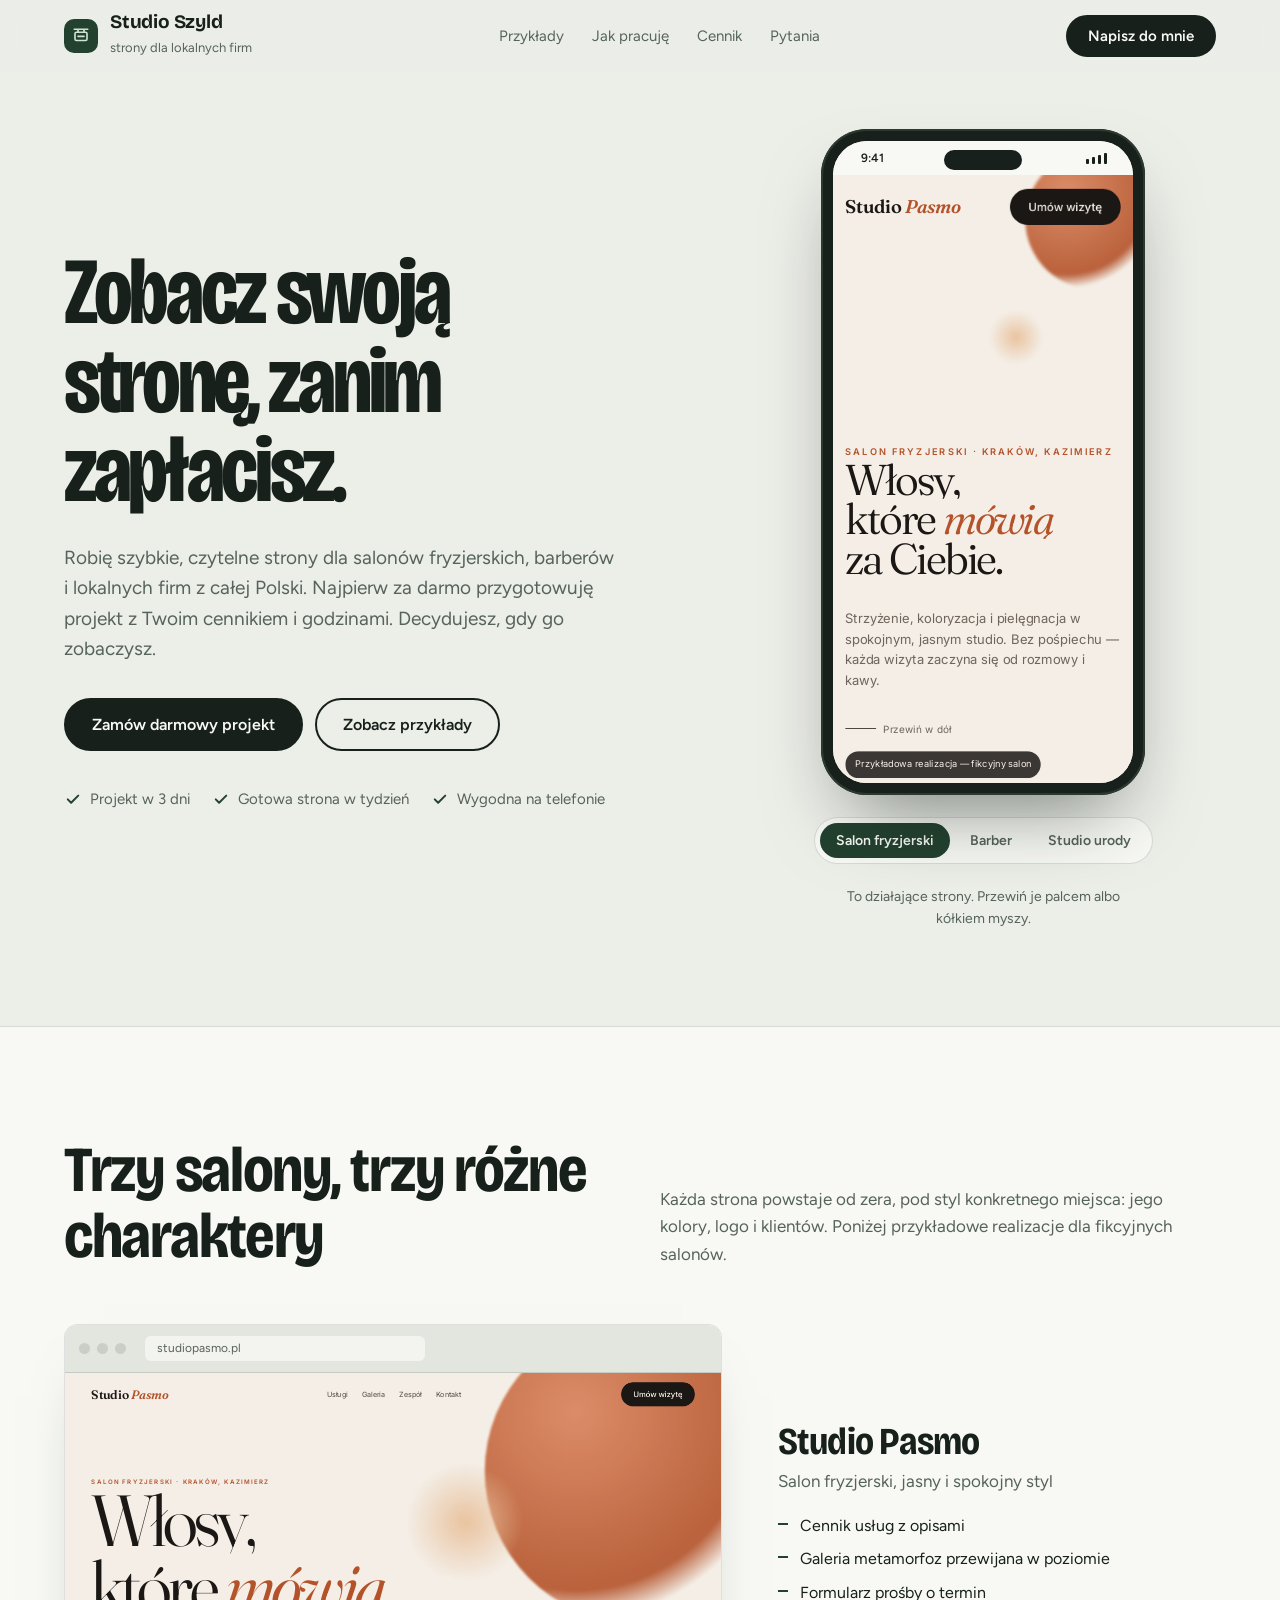
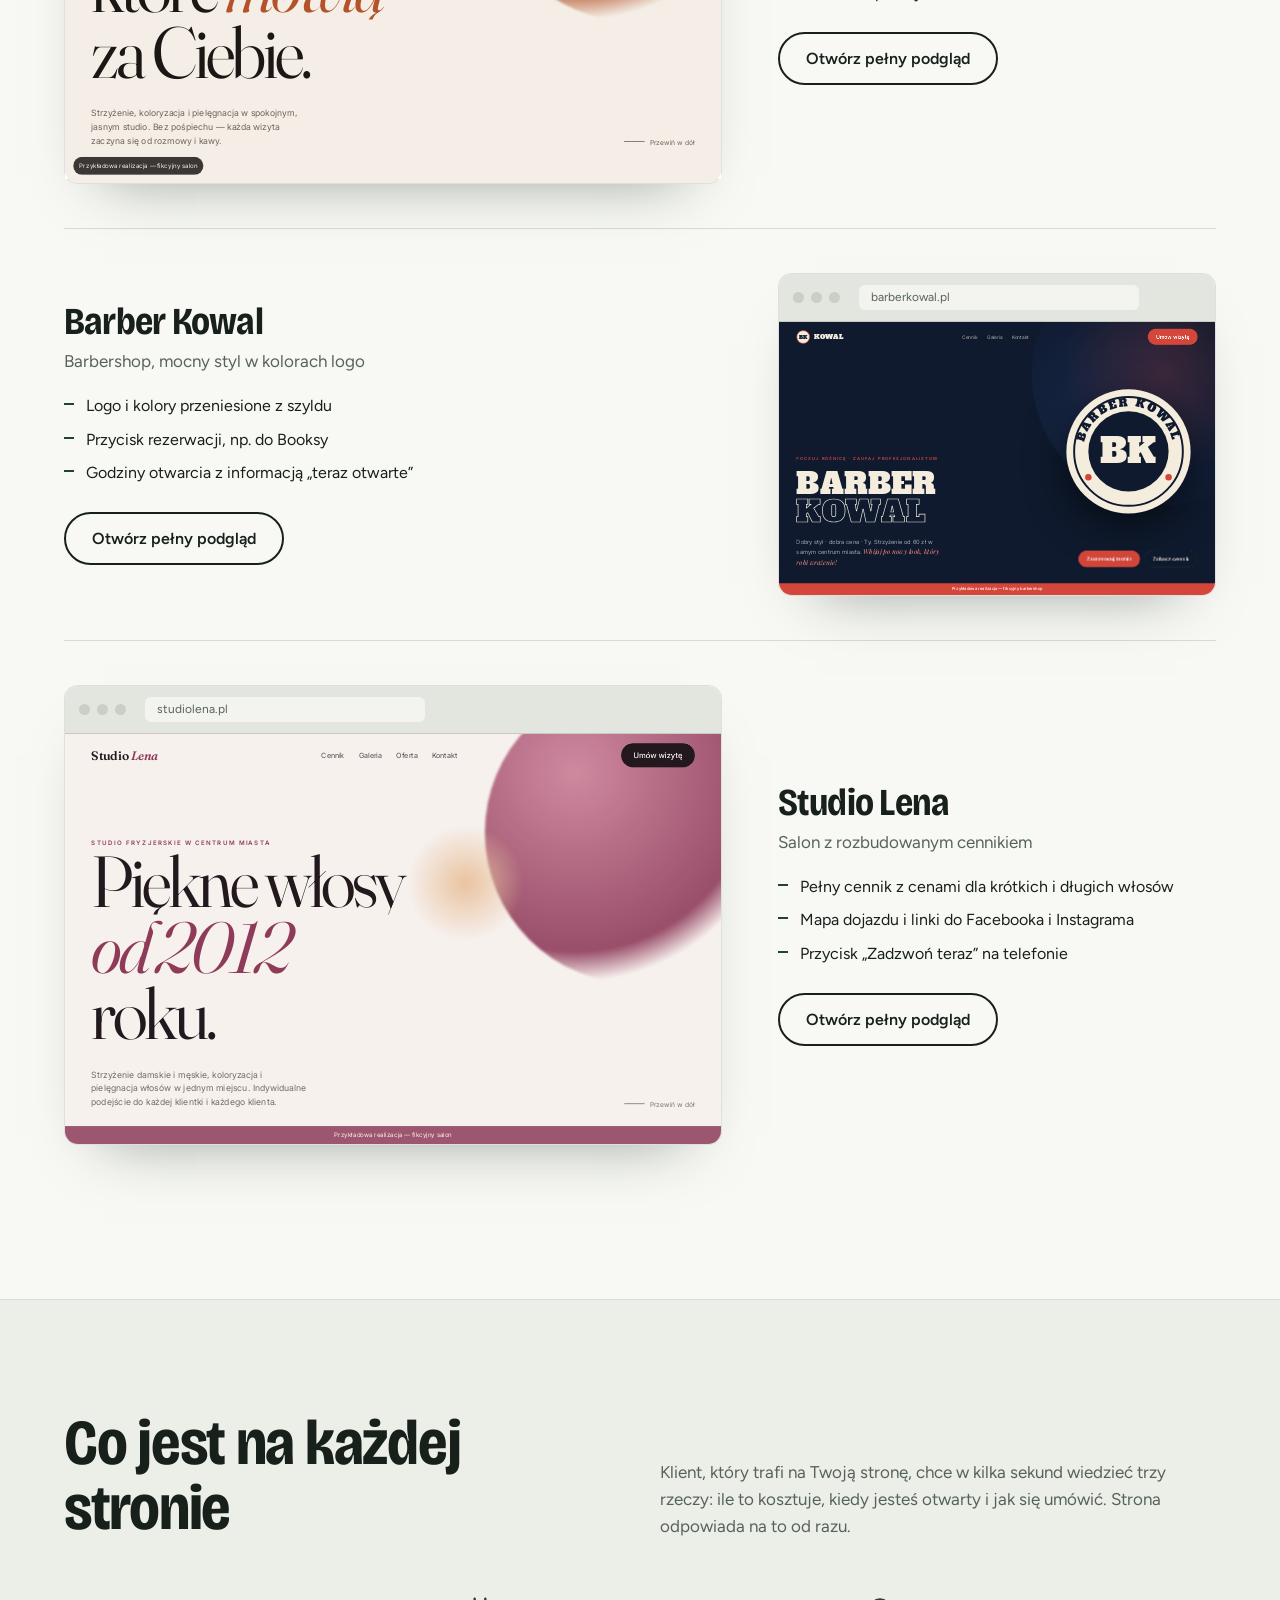
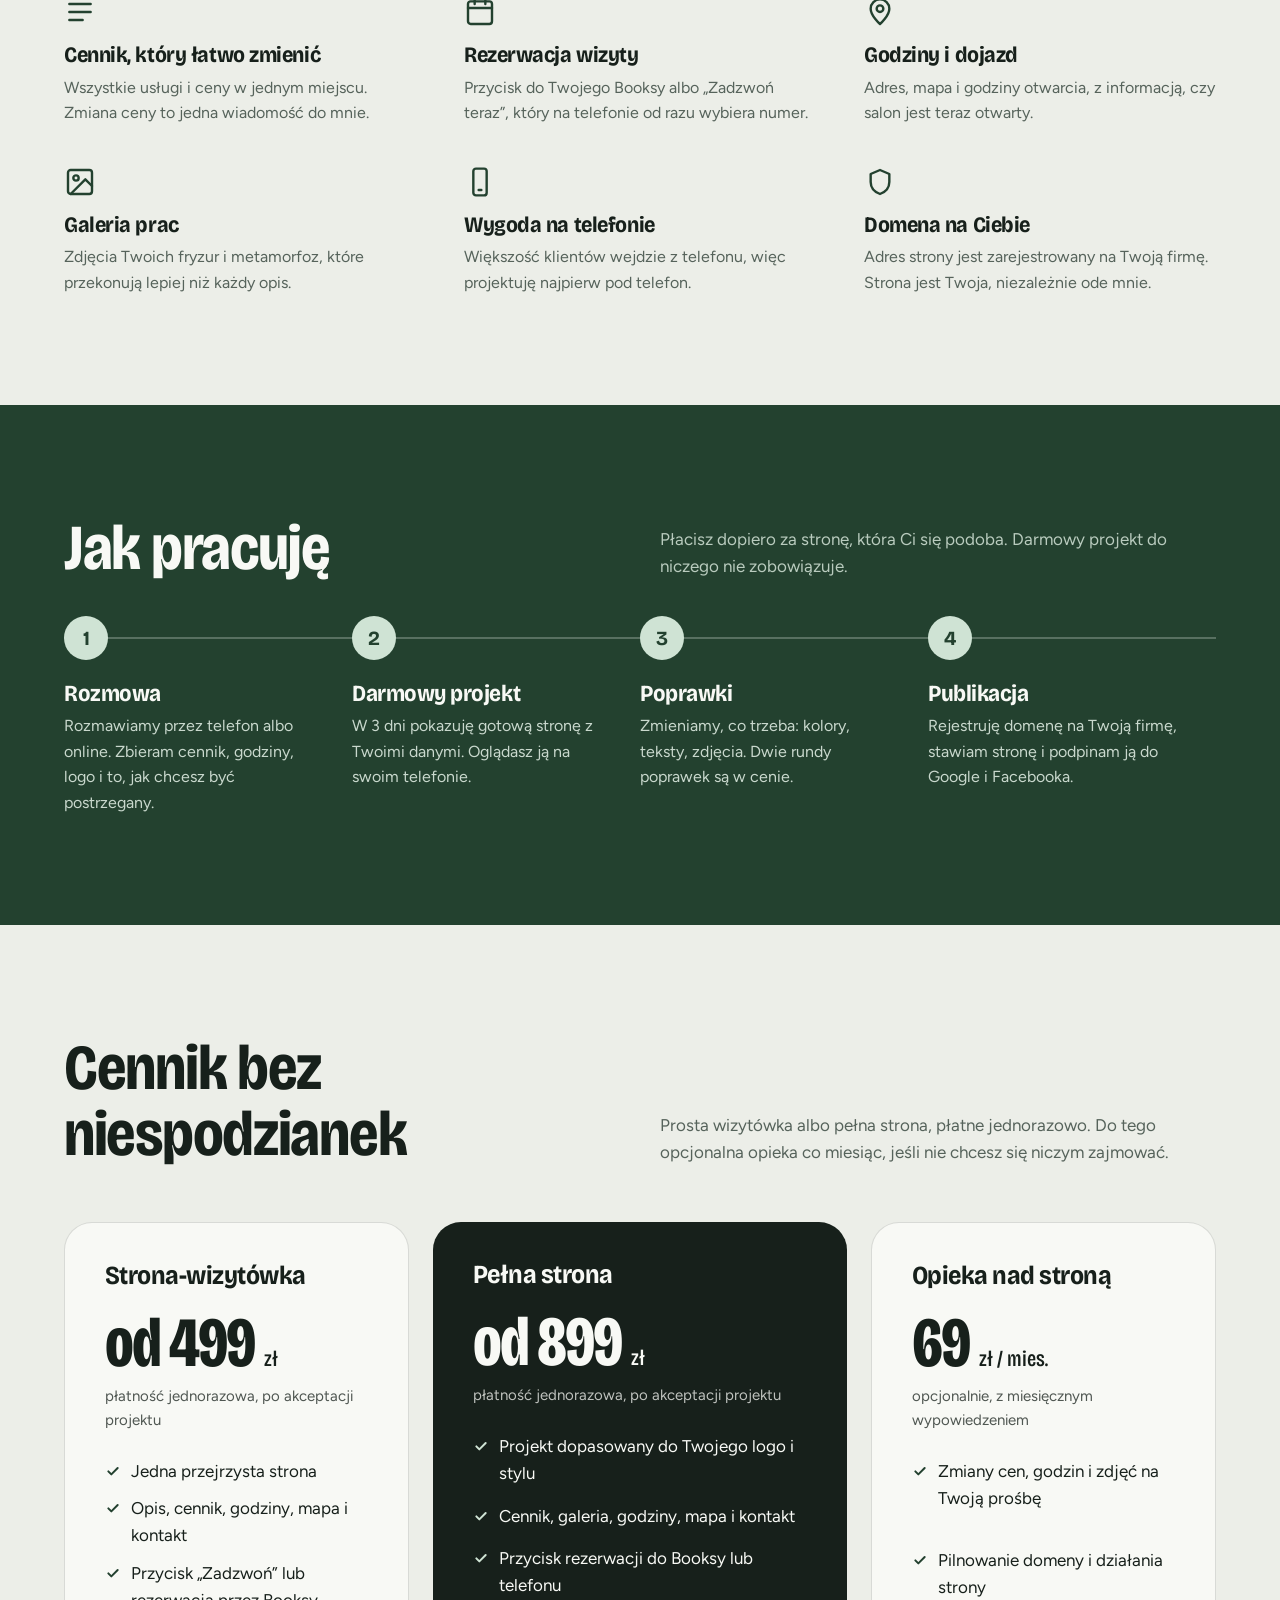
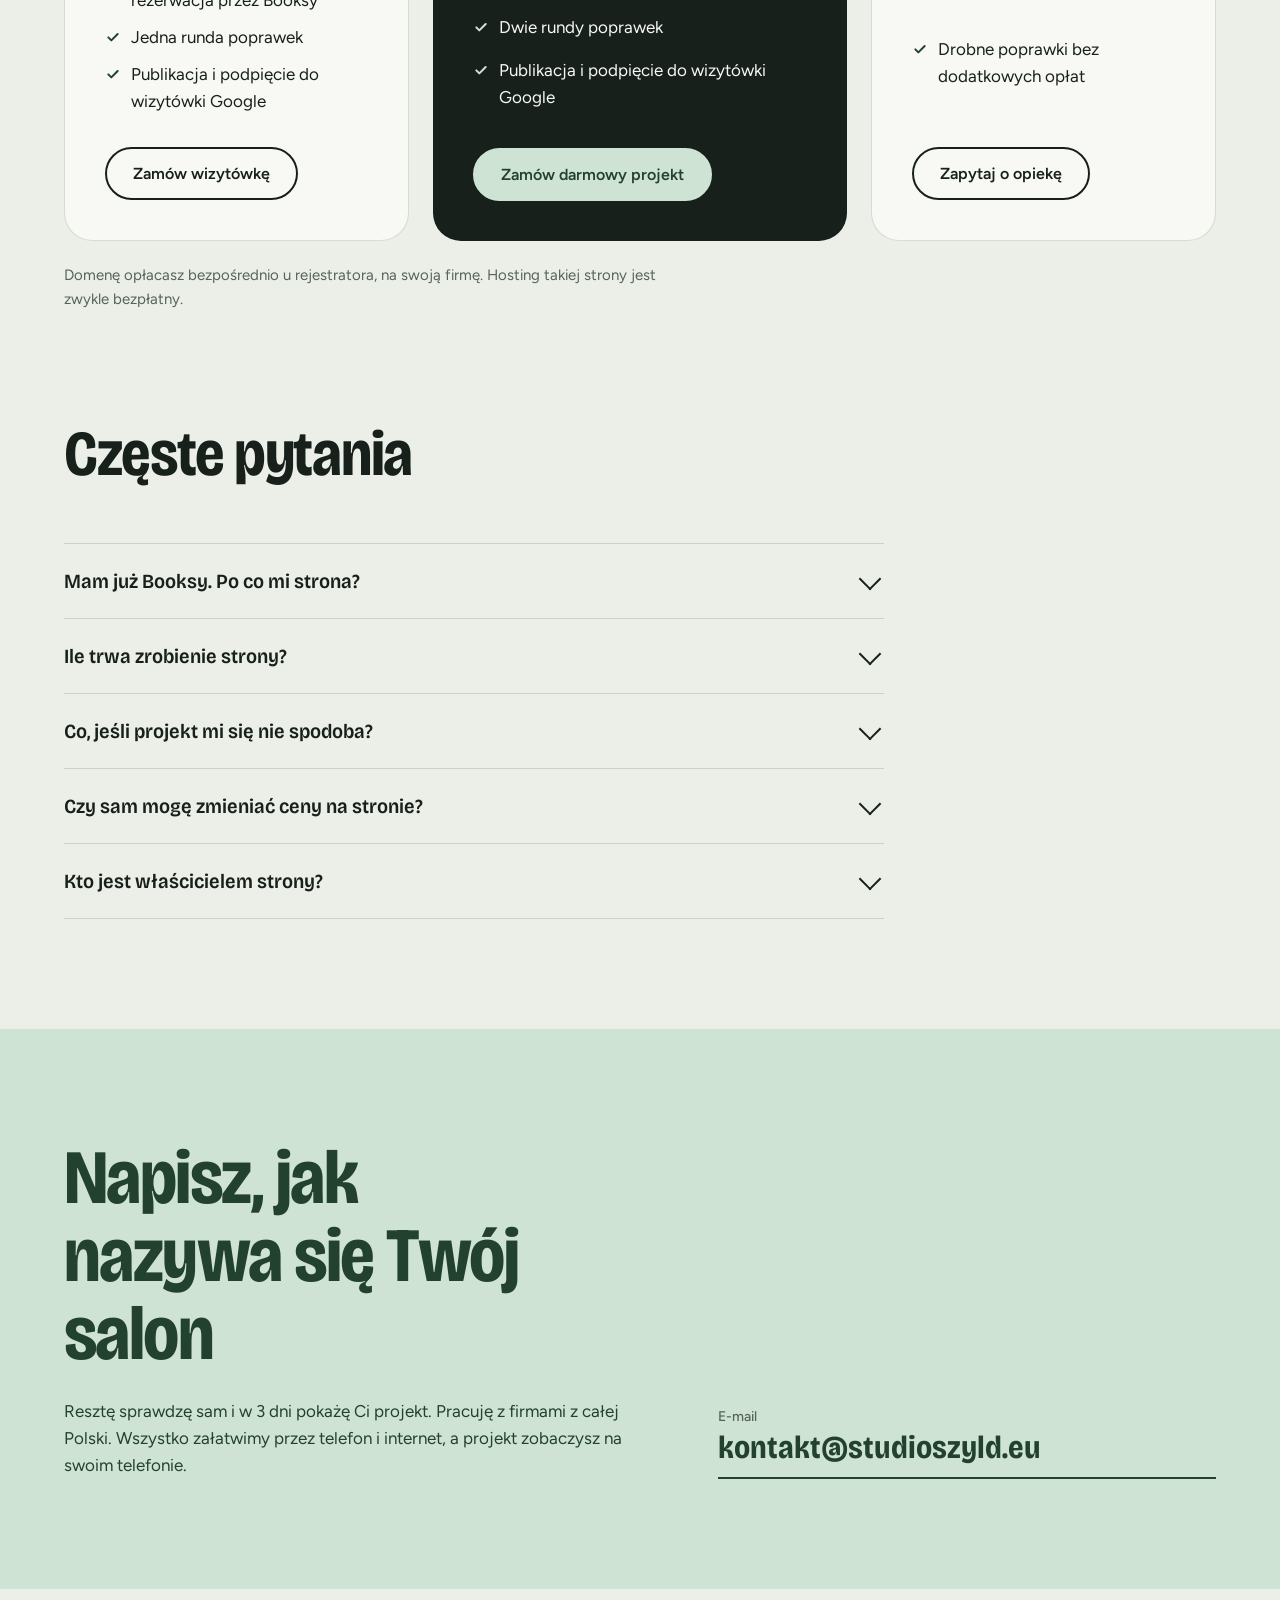
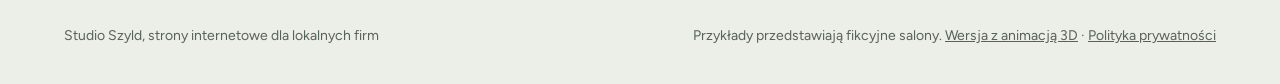
==== commit 7b07452e: "Add files via upload" ====
--- a/lekka.html
+++ b/lekka.html
@@ -132,12 +132,12 @@
   @media (max-width:560px){.steps{grid-template-columns:1fr}}
 
   /* pricing */
-  .plans{display:grid;grid-template-columns:1.3fr 1fr;gap:24px;align-items:stretch}
+  .plans{display:grid;grid-template-columns:1fr 1.2fr 1fr;gap:24px;align-items:stretch}
   .plan{border-radius:28px;padding:40px;display:flex;flex-direction:column}
   .plan.main{background:var(--ink);color:var(--paper)}
-  .plan.care{background:var(--paper);border:1px solid var(--line)}
+  .plan.care,.plan.lite{background:var(--paper);border:1px solid var(--line)}
   .plan h3{font-size:26px;font-variation-settings:"wdth" 90}
-  .price{font-family:var(--display);font-size:clamp(56px,7vw,88px);font-weight:700;font-variation-settings:"wdth" 75;letter-spacing:-.03em;line-height:1;margin:18px 0 6px}
+  .price{font-family:var(--display);font-size:clamp(52px,5.5vw,80px);font-weight:700;font-variation-settings:"wdth" 75;letter-spacing:-.03em;line-height:1;margin:18px 0 6px}
   .price small{font-size:22px;font-weight:500;letter-spacing:0}
   .plan .note{font-size:15px;opacity:.75;margin-bottom:26px}
   .plan ul{list-style:none;display:grid;gap:10px;margin-bottom:32px;flex:1}
@@ -145,7 +145,7 @@
   .plan li svg{flex:none;margin-top:5px}
   .plan.main .btn{background:var(--mint);color:var(--pine);border-color:var(--mint);align-self:flex-start}
   .plan.main .btn:hover{background:var(--paper);border-color:var(--paper)}
-  .plan.care .btn{align-self:flex-start}
+  .plan.care .btn,.plan.lite .btn{align-self:flex-start}
   .fine{margin-top:22px;font-size:15px;color:var(--muted)}
   @media (max-width:900px){.plans{grid-template-columns:1fr}}
 
@@ -333,12 +333,25 @@
     <div class="wrap">
       <div class="section-head">
         <h2 id="price-title">Cennik bez niespodzianek</h2>
-        <p>Jedna cena za stronę i opcjonalna opieka co miesiąc, jeśli nie chcesz się niczym zajmować.</p>
+        <p>Prosta wizytówka albo pełna strona, płatne jednorazowo. Do tego opcjonalna opieka co miesiąc, jeśli nie chcesz się niczym zajmować.</p>
       </div>
       <div class="plans">
+        <div class="plan lite">
+          <h3>Strona-wizytówka</h3>
+          <div class="price">od 499 <small>zł</small></div>
+          <p class="note">płatność jednorazowa, po akceptacji projektu</p>
+          <ul>
+            <li><svg width="16" height="16" viewBox="0 0 24 24" fill="none" stroke="#23412F" stroke-width="3" stroke-linecap="round" stroke-linejoin="round"><path d="M5 12.5l4.5 4.5L19 7.5"/></svg>Jedna przejrzysta strona</li>
+            <li><svg width="16" height="16" viewBox="0 0 24 24" fill="none" stroke="#23412F" stroke-width="3" stroke-linecap="round" stroke-linejoin="round"><path d="M5 12.5l4.5 4.5L19 7.5"/></svg>Opis, cennik, godziny, mapa i kontakt</li>
+            <li><svg width="16" height="16" viewBox="0 0 24 24" fill="none" stroke="#23412F" stroke-width="3" stroke-linecap="round" stroke-linejoin="round"><path d="M5 12.5l4.5 4.5L19 7.5"/></svg>Przycisk „Zadzwoń” lub rezerwacja przez Booksy</li>
+            <li><svg width="16" height="16" viewBox="0 0 24 24" fill="none" stroke="#23412F" stroke-width="3" stroke-linecap="round" stroke-linejoin="round"><path d="M5 12.5l4.5 4.5L19 7.5"/></svg>Jedna runda poprawek</li>
+            <li><svg width="16" height="16" viewBox="0 0 24 24" fill="none" stroke="#23412F" stroke-width="3" stroke-linecap="round" stroke-linejoin="round"><path d="M5 12.5l4.5 4.5L19 7.5"/></svg>Publikacja i podpięcie do wizytówki Google</li>
+          </ul>
+          <a class="btn line" href="#kontakt">Zamów wizytówkę</a>
+        </div>
         <div class="plan main">
-          <h3>Strona dla Twojej firmy</h3>
-          <div class="price">od 900 <small>zł</small></div>
+          <h3>Pełna strona</h3>
+          <div class="price">od 899 <small>zł</small></div>
           <p class="note">płatność jednorazowa, po akceptacji projektu</p>
           <ul>
             <li><svg width="16" height="16" viewBox="0 0 24 24" fill="none" stroke="#CFE3D4" stroke-width="3" stroke-linecap="round" stroke-linejoin="round"><path d="M5 12.5l4.5 4.5L19 7.5"/></svg>Projekt dopasowany do Twojego logo i stylu</li>
